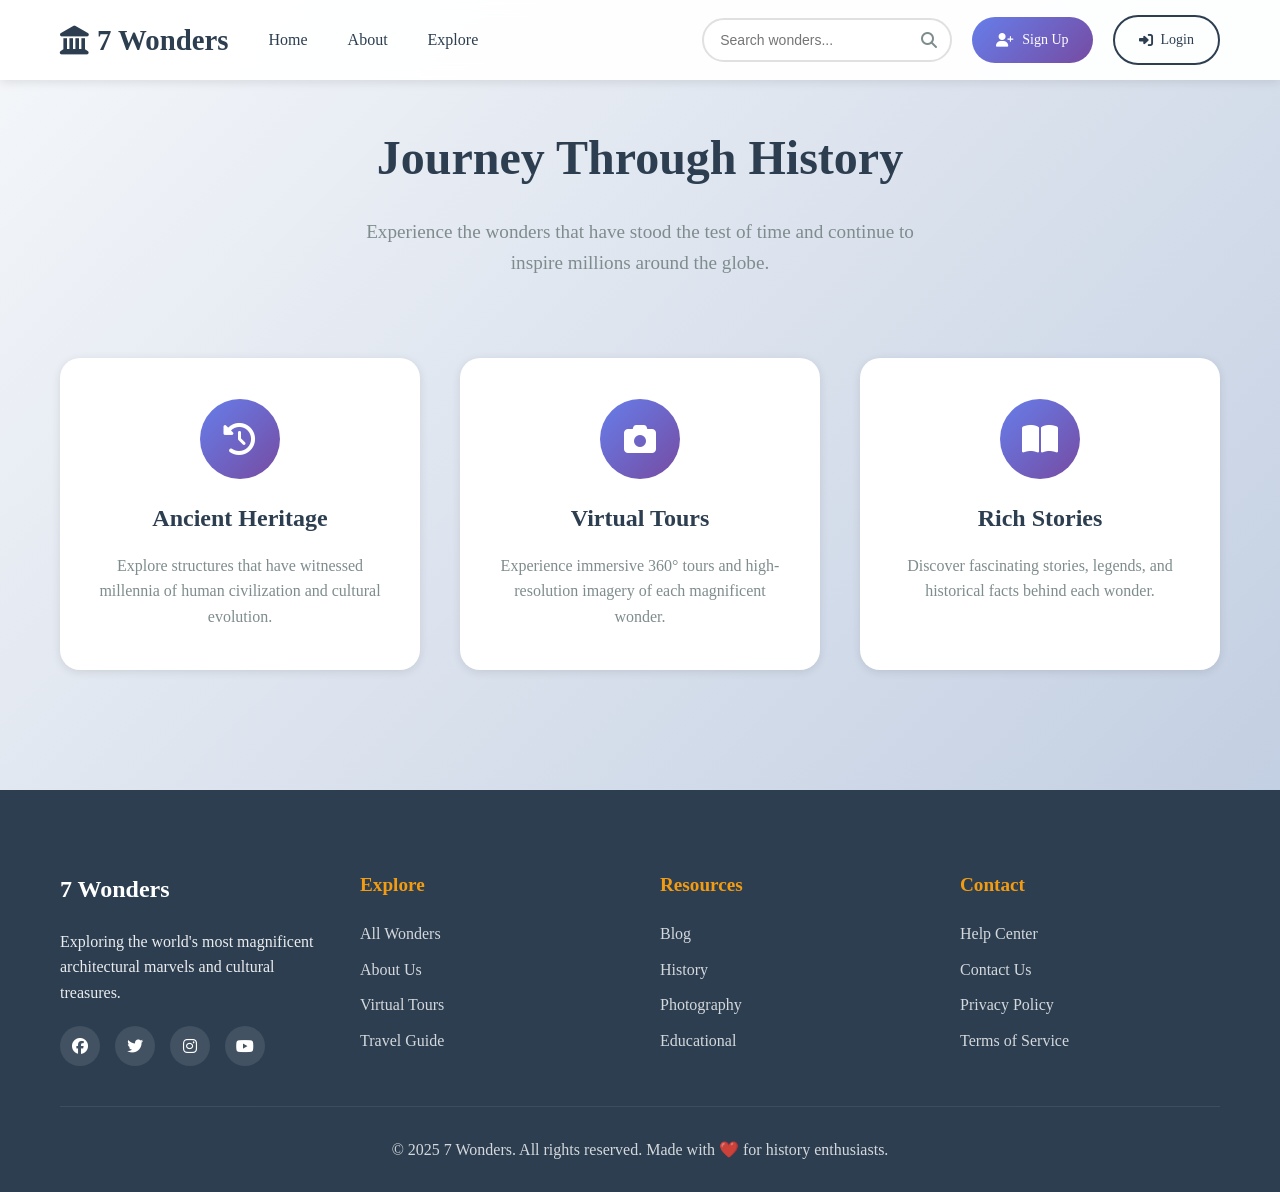
==== about.html @ 5598aee7 "addiing changes" ====
<!DOCTYPE html>
<html>
<head>
  <title>About - 7 Wonders</title>
  <meta name="viewport" content="width=device-width, initial-scale=1.0">
  <link rel="stylesheet" href="Style.css">
  <link href="https://cdnjs.cloudflare.com/ajax/libs/font-awesome/6.4.0/css/all.min.css" rel="stylesheet">
</head>
<body>
  <nav class="navbar">
    <div class="nav-container">
      <div class="nav-left">
        <a href="Index.html" class="nav-logo">
          <i class="fas fa-landmark"></i>
          7 Wonders
        </a>
        <a href="Index.html" class="nav-link">Home</a>
        <a href="about.html" class="nav-link">About</a>
        <a href="Index.html#wonders" class="nav-link">Explore</a>
      </div>
      <div class="nav-right">
        <div class="search-container">
          <input type="text" id="searchInput" placeholder="Search wonders..." class="search-input">
          <i class="fas fa-search search-icon"></i>
        </div>
        <a href="signup.html" class="signup-btn">
          <i class="fas fa-user-plus"></i>
          Sign Up
        </a>
        <a href="login.html" class="login-btn">
          <i class="fas fa-sign-in-alt"></i>
          Login
        </a>
      </div>
    </div>
  </nav>

  <!-- About Section -->
  <section id="about" class="about-section" style="padding-top: 120px;">
    <div class="container">
      <div class="section-header">
        <h2>Journey Through History</h2>
        <p>Experience the wonders that have stood the test of time and continue to inspire millions around the globe.</p>
      </div>
      <div class="features-grid">
        <div class="feature-card">
          <div class="feature-icon">
            <i class="fas fa-history"></i>
          </div>
          <h3>Ancient Heritage</h3>
          <p>Explore structures that have witnessed millennia of human civilization and cultural evolution.</p>
        </div>
        <div class="feature-card">
          <div class="feature-icon">
            <i class="fas fa-camera"></i>
          </div>
          <h3>Virtual Tours</h3>
          <p>Experience immersive 360° tours and high-resolution imagery of each magnificent wonder.</p>
        </div>
        <div class="feature-card">
          <div class="feature-icon">
            <i class="fas fa-book-open"></i>
          </div>
          <h3>Rich Stories</h3>
          <p>Discover fascinating stories, legends, and historical facts behind each wonder.</p>
        </div>
      </div>
    </div>
  </section>

  <!-- Footer -->
  <footer class="footer">
    <div class="container">
      <div class="footer-content">
        <div class="footer-section">
          <h3>7 Wonders</h3>
          <p>Exploring the world's most magnificent architectural marvels and cultural treasures.</p>
          <div class="social-links">
            <a href="#"><i class="fab fa-facebook"></i></a>
            <a href="#"><i class="fab fa-twitter"></i></a>
            <a href="#"><i class="fab fa-instagram"></i></a>
            <a href="#"><i class="fab fa-youtube"></i></a>
          </div>
        </div>
        <div class="footer-section">
          <h4>Explore</h4>
          <ul>
            <li><a href="Index.html#wonders">All Wonders</a></li>
            <li><a href="about.html">About Us</a></li>
            <li><a href="#">Virtual Tours</a></li>
            <li><a href="#">Travel Guide</a></li>
          </ul>
        </div>
        <div class="footer-section">
          <h4>Resources</h4>
          <ul>
            <li><a href="#">Blog</a></li>
            <li><a href="#">History</a></li>
            <li><a href="#">Photography</a></li>
            <li><a href="#">Educational</a></li>
          </ul>
        </div>
        <div class="footer-section">
          <h4>Contact</h4>
          <ul>
            <li><a href="#">Help Center</a></li>
            <li><a href="#">Contact Us</a></li>
            <li><a href="#">Privacy Policy</a></li>
            <li><a href="#">Terms of Service</a></li>
          </ul>
        </div>
      </div>
      <div class="footer-bottom">
        <p>&copy; 2025 7 Wonders. All rights reserved. Made with ❤️ for history enthusiasts.</p>
      </div>
    </div>
  </footer>

  <script src="script.js"></script>
</body>
</html>
---- Style.css ----
/* Modern Professional CSS for 7 Wonders */

/* Reset and base styles */
* {
  margin: 0;
  padding: 0;
  box-sizing: border-box;
}

:root {
  --primary-color: #2c3e50;
  --secondary-color: #e74c3c;
  --accent-color: #f39c12;
  --text-dark: #2c3e50;
  --text-light: #7f8c8d;
  --bg-light: #ecf0f1;
  --white: #ffffff;
  --shadow-light: 0 2px 10px rgba(0,0,0,0.1);
  --shadow-medium: 0 8px 30px rgba(0,0,0,0.12);
  --shadow-heavy: 0 15px 50px rgba(0,0,0,0.15);
  --gradient-primary: linear-gradient(135deg, #667eea 0%, #764ba2 100%);
  --gradient-secondary: linear-gradient(135deg, #f093fb 0%, #f5576c 100%);
}

html {
  scroll-behavior: smooth;
}

body {
  font-family: 'Times New Roman', Times, serif;
  line-height: 1.6;
  color: var(--text-dark);
  background-color: var(--white);
  overflow-x: hidden;
}

.container {
  max-width: 1200px;
  margin: 0 auto;
  padding: 0 20px;
}

/* Loading Screen */
.loading-screen {
  position: fixed;
  top: 0;
  left: 0;
  width: 100%;
  height: 100%;
  background: linear-gradient(135deg, #667eea 0%, #764ba2 100%);
  display: flex;
  justify-content: center;
  align-items: center;
  z-index: 9999;
  transition: opacity 0.5s ease-out;
}

.loading-screen.fade-out {
  opacity: 0;
  pointer-events: none;
}

.loading-spinner {
  text-align: center;
  color: white;
}

.spinner {
  width: 50px;
  height: 50px;
  border: 4px solid rgba(255,255,255,0.3);
  border-top: 4px solid white;
  border-radius: 50%;
  animation: spin 1s linear infinite;
  margin: 0 auto 20px;
}

@keyframes spin {
  0% { transform: rotate(0deg); }
  100% { transform: rotate(360deg); }
}

/* Navigation */
.navbar {
  background: rgba(255, 255, 255, 0.95);
  backdrop-filter: blur(10px);
  padding: 0;
  position: fixed;
  top: 0;
  width: 100%;
  z-index: 1000;
  transition: all 0.3s ease;
  box-shadow: var(--shadow-light);
}

.navbar.scrolled {
  background: rgba(255, 255, 255, 0.98);
  box-shadow: var(--shadow-medium);
}

.nav-container {
  max-width: 1200px;
  margin: 0 auto;
  padding: 0 20px;
  display: flex;
  justify-content: space-between;
  align-items: center;
  height: 80px;
}

.nav-left {
  display: flex;
  align-items: center;
  gap: 40px;
}

.nav-logo {
  font-family: 'Times New Roman', Times, serif;
  font-size: 1.8rem;
  font-weight: 700;
  color: var(--primary-color);
  text-decoration: none;
  display: flex;
  align-items: center;
  gap: 8px;
  transition: color 0.3s ease;
}

.nav-logo:hover {
  color: var(--secondary-color);
}

.nav-link {
  color: var(--text-dark);
  text-decoration: none;
  font-weight: 500;
  font-size: 1rem;
  transition: all 0.3s ease;
  position: relative;
}

.nav-link:hover {
  color: var(--secondary-color);
}

.nav-link::after {
  content: '';
  position: absolute;
  width: 0;
  height: 2px;
  bottom: -5px;
  left: 0;
  background: var(--secondary-color);
  transition: width 0.3s ease;
}

.nav-link:hover::after {
  width: 100%;
}

.nav-right {
  display: flex;
  align-items: center;
  gap: 20px;
}

.search-container {
  position: relative;
}

.search-input {
  padding: 12px 40px 12px 16px;
  border: 2px solid #e0e0e0;
  border-radius: 25px;
  font-size: 14px;
  width: 250px;
  transition: all 0.3s ease;
  background: rgba(255,255,255,0.9);
}

.search-input:focus {
  outline: none;
  border-color: var(--secondary-color);
  box-shadow: 0 0 0 3px rgba(231, 76, 60, 0.1);
}

.search-icon {
  position: absolute;
  right: 15px;
  top: 50%;
  transform: translateY(-50%);
  color: var(--text-light);
}

.signup-btn, .login-btn {
  padding: 12px 24px;
  border-radius: 25px;
  text-decoration: none;
  font-weight: 500;
  font-size: 14px;
  display: flex;
  align-items: center;
  gap: 8px;
  transition: all 0.3s ease;
}

.signup-btn {
  background: var(--gradient-primary);
  color: white;
}

.login-btn {
  background: transparent;
  color: var(--primary-color);
  border: 2px solid var(--primary-color);
}

.signup-btn:hover {
  transform: translateY(-2px);
  box-shadow: var(--shadow-medium);
}

.login-btn:hover {
  background: var(--primary-color);
  color: white;
}
/* Hero Section */
.hero-section {
  position: relative;
  height: 100vh;
  display: flex;
  align-items: center;
  justify-content: center;
  overflow: hidden;
  color: white;
  padding-top: 120px;
}

.hero-background {
  position: absolute;
  top: 0;
  left: 0;
  width: 100%;
  height: 100%;
  z-index: -2;
}

.hero-bg-image {
  width: 100%;
  height: 100%;
  object-fit: cover;
}

.hero-video {
  width: 100%;
  height: 100%;
  object-fit: cover;
}

.hero-overlay {
  position: absolute;
  top: 0;
  left: 0;
  width: 100%;
  height: 100%;
  background: linear-gradient(135deg, rgba(44, 62, 80, 0.8) 0%, rgba(52, 73, 94, 0.6) 100%);
  z-index: -1;
}

.hero-container {
  max-width: 1200px;
  margin: 0 auto;
  padding: 0 20px;
  text-align: center;
  z-index: 1;
}

.hero-content {
  max-width: 800px;
  margin: 0 auto;
}

.hero-title {
  font-family: 'Times New Roman', Times, serif;
  font-size: 4.5rem;
  font-weight: 700;
  margin-bottom: 1.5rem;
  line-height: 1.2;
  opacity: 0;
  animation: fadeInUp 1s ease-out 0.5s forwards;
}

.highlight {
  color: var(--accent-color);
  position: relative;
}

.hero-description {
  font-size: 1.3rem;
  margin-bottom: 3rem;
  line-height: 1.6;
  opacity: 0;
  animation: fadeInUp 1s ease-out 0.7s forwards;
}

.hero-actions {
  display: flex;
  justify-content: center;
  gap: 20px;
  margin-bottom: 4rem;
  opacity: 0;
  animation: fadeInUp 1s ease-out 0.9s forwards;
}

.cta-button {
  padding: 16px 32px;
  border-radius: 50px;
  text-decoration: none;
  font-weight: 600;
  font-size: 1.1rem;
  display: flex;
  align-items: center;
  gap: 10px;
  transition: all 0.3s ease;
  border: 2px solid transparent;
}

.cta-button.primary {
  background: var(--gradient-primary);
  color: white;
}

.cta-button.secondary {
  background: transparent;
  color: white;
  border-color: white;
}

.cta-button:hover {
  transform: translateY(-3px);
  box-shadow: var(--shadow-heavy);
}

.hero-stats {
  display: flex;
  justify-content: center;
  gap: 60px;
  opacity: 0;
  animation: fadeInUp 1s ease-out 1.1s forwards;
}

.stat {
  text-align: center;
}

.stat-number {
  display: block;
  font-size: 2.5rem;
  font-weight: 700;
  color: var(--accent-color);
  font-family: 'Times New Roman', Times, serif;
}

.stat-label {
  font-size: 1rem;
  color: rgba(255,255,255,0.8);
}

.scroll-indicator {
  position: absolute;
  bottom: 30px;
  left: 50%;
  transform: translateX(-50%);
  opacity: 0;
  animation: fadeInUp 1s ease-out 1.3s forwards;
}

.scroll-arrow {
  animation: bounce 2s infinite;
}

@keyframes fadeInUp {
  from {
    opacity: 0;
    transform: translateY(30px);
  }
  to {
    opacity: 1;
    transform: translateY(0);
  }
}

@keyframes bounce {
  0%, 20%, 50%, 80%, 100% {
    transform: translateY(0);
  }
  40% {
    transform: translateY(-10px);
  }
  60% {
    transform: translateY(-5px);
  }
}

/* About Section */
.about-section {
  padding: 120px 0;
  background: linear-gradient(135deg, #f5f7fa 0%, #c3cfe2 100%);
}

.section-header {
  text-align: center;
  margin-bottom: 80px;
}

.section-header h2 {
  font-family: 'Times New Roman', Times, serif;
  font-size: 3rem;
  color: var(--primary-color);
  margin-bottom: 20px;
}

.section-header p {
  font-size: 1.2rem;
  color: var(--text-light);
  max-width: 600px;
  margin: 0 auto;
}

.features-grid {
  display: grid;
  grid-template-columns: repeat(auto-fit, minmax(300px, 1fr));
  gap: 40px;
}

.feature-card {
  background: white;
  padding: 40px 30px;
  border-radius: 20px;
  text-align: center;
  box-shadow: var(--shadow-light);
  transition: all 0.3s ease;
  border: 1px solid rgba(255,255,255,0.2);
}

.feature-card:hover {
  transform: translateY(-10px);
  box-shadow: var(--shadow-heavy);
}

.feature-icon {
  width: 80px;
  height: 80px;
  background: var(--gradient-primary);
  border-radius: 50%;
  display: flex;
  align-items: center;
  justify-content: center;
  margin: 0 auto 20px;
  font-size: 2rem;
  color: white;
}

.feature-card h3 {
  font-size: 1.5rem;
  margin-bottom: 15px;
  color: var(--primary-color);
}

.feature-card p {
  color: var(--text-light);
  line-height: 1.6;
}

/* Wonders Section */
.wonders-section {
  padding: 120px 0;
  background: white;
}

.wonders-grid {
  display: grid;
  grid-template-columns: repeat(auto-fit, minmax(350px, 1fr));
  gap: 30px;
  margin-top: 60px;
}

.wonder-card {
  position: relative;
  border-radius: 20px;
  overflow: hidden;
  box-shadow: var(--shadow-light);
  transition: all 0.5s ease;
  cursor: pointer;
  height: 400px;
}

.wonder-card:hover {
  transform: translateY(-10px) scale(1.02);
  box-shadow: var(--shadow-heavy);
}

.wonder-image {
  position: relative;
  width: 100%;
  height: 100%;
  overflow: hidden;
  background: #f0f0f0;
}

.wonder-image img {
  width: 100%;
  height: 100%;
  object-fit: cover;
  transition: transform 0.5s ease;
  display: block;
  background: #e0e0e0;
}

.wonder-image img:not([src]), .wonder-image img[src=""] {
  display: none;
}

.wonder-image::before {
  content: "";
  position: absolute;
  top: 50%;
  left: 50%;
  transform: translate(-50%, -50%);
  font-size: 3rem;
  color: #ccc;
  z-index: 1;
}

.wonder-card:hover .wonder-image img {
  transform: scale(1.1);
}

.wonder-overlay {
  position: absolute;
  top: 0;
  left: 0;
  right: 0;
  bottom: 0;
  background: linear-gradient(to bottom, transparent 0%, rgba(0,0,0,0.1) 40%, rgba(0,0,0,0.7) 100%);
  color: white;
  display: flex;
  flex-direction: column;
  justify-content: flex-end;
  padding: 30px;
  opacity: 0.3;
  transition: opacity 0.3s ease;
}

.wonder-card:hover .wonder-overlay {
  opacity: 1;
}

.wonder-info h3 {
  font-family: 'Times New Roman', Times, serif;
  font-size: 1.8rem;
  margin-bottom: 8px;
}

.wonder-location {
  font-size: 0.9rem;
  margin-bottom: 12px;
  opacity: 0.9;
}

.wonder-description {
  font-size: 0.95rem;
  line-height: 1.4;
  margin-bottom: 15px;
  opacity: 0.9;
}

.wonder-stats {
  display: flex;
  gap: 20px;
  font-size: 0.85rem;
}

.wonder-stats span {
  display: flex;
  align-items: center;
  gap: 5px;
}

.wonder-link {
  position: absolute;
  top: 20px;
  right: 20px;
  background: rgba(255,255,255,0.9);
  color: var(--primary-color);
  padding: 10px 20px;
  border-radius: 25px;
  text-decoration: none;
  font-weight: 600;
  font-size: 0.9rem;
  opacity: 0;
  transform: translateY(-10px);
  transition: all 0.3s ease;
}

.wonder-card:hover .wonder-link {
  opacity: 1;
  transform: translateY(0);
}

.wonder-link:hover {
  background: white;
  transform: scale(1.05);
}

/* Footer */
.footer {
  background: var(--primary-color);
  color: white;
  padding: 80px 0 30px;
}

.footer-content {
  display: grid;
  grid-template-columns: repeat(auto-fit, minmax(250px, 1fr));
  gap: 40px;
  margin-bottom: 40px;
}

.footer-section h3 {
  font-family: 'Times New Roman', Times, serif;
  font-size: 1.5rem;
  margin-bottom: 20px;
}

.footer-section h4 {
  font-size: 1.2rem;
  margin-bottom: 20px;
  color: var(--accent-color);
}

.footer-section p {
  line-height: 1.6;
  opacity: 0.9;
  margin-bottom: 20px;
}

.social-links {
  display: flex;
  gap: 15px;
}

.social-links a {
  width: 40px;
  height: 40px;
  background: rgba(255,255,255,0.1);
  border-radius: 50%;
  display: flex;
  align-items: center;
  justify-content: center;
  color: white;
  text-decoration: none;
  transition: all 0.3s ease;
}

.social-links a:hover {
  background: var(--accent-color);
  transform: translateY(-3px);
}

.footer-section ul {
  list-style: none;
}

.footer-section ul li {
  margin-bottom: 10px;
}

.footer-section ul li a {
  color: rgba(255,255,255,0.8);
  text-decoration: none;
  transition: color 0.3s ease;
}

.footer-section ul li a:hover {
  color: var(--accent-color);
}

.footer-bottom {
  text-align: center;
  padding-top: 30px;
  border-top: 1px solid rgba(255,255,255,0.1);
  opacity: 0.8;
}

/* Modal */
.modal {
  display: none;
  position: fixed;
  z-index: 2000;
  left: 0;
  top: 0;
  width: 100%;
  height: 100%;
  background-color: rgba(0,0,0,0.8);
  backdrop-filter: blur(5px);
}

.modal-content {
  background-color: white;
  margin: 5% auto;
  padding: 40px;
  border-radius: 20px;
  width: 90%;
  max-width: 800px;
  position: relative;
  animation: modalSlideIn 0.3s ease-out;
}

@keyframes modalSlideIn {
  from {
    transform: translateY(-50px);
    opacity: 0;
  }
  to {
    transform: translateY(0);
    opacity: 1;
  }
}

.close {
  color: #aaa;
  float: right;
  font-size: 28px;
  font-weight: bold;
  cursor: pointer;
  position: absolute;
  right: 20px;
  top: 20px;
}

.close:hover {
  color: var(--secondary-color);
}

/* Responsive Design */
@media (max-width: 768px) {
  .nav-container {
    height: 70px;
    padding: 0 15px;
  }
  
  .nav-left {
    gap: 20px;
  }
  
  .nav-right {
    gap: 15px;
  }
  
  .search-input {
    width: 180px;
  }
  
  .hero-title {
    font-size: 2.5rem;
  }
  
  .hero-description {
    font-size: 1.1rem;
  }
  
  .hero-actions {
    flex-direction: column;
    align-items: center;
  }
  
  .hero-stats {
    gap: 30px;
  }
  
  .features-grid {
    grid-template-columns: 1fr;
  }
  
  .wonders-grid {
    grid-template-columns: 1fr;
  }
  
  .footer-content {
    grid-template-columns: 1fr;
    text-align: center;
  }
  
  .section-header h2 {
    font-size: 2rem;
  }
}

/* Resources Section */
.resources-section {
  padding: 100px 0;
  background: linear-gradient(135deg, #f5f7fa 0%, #c3cfe2 100%);
  position: relative;
}

.resources-section::before {
  content: '';
  position: absolute;
  top: 0;
  left: 0;
  width: 100%;
  height: 100%;
  background-image: url('https://www.transparenttextures.com/patterns/leaves.png');
  opacity: 0.1;
  pointer-events: none;
}

.resources-grid {
  display: grid;
  grid-template-columns: repeat(auto-fit, minmax(300px, 1fr));
  gap: 30px;
  margin-top: 60px;
}

.resource-card {
  background: white;
  padding: 30px;
  border-radius: 15px;
  box-shadow: var(--shadow-light);
  transition: all 0.3s ease;
  border-left: 4px solid var(--secondary-color);
}

.resource-card:hover {
  transform: translateY(-5px);
  box-shadow: var(--shadow-heavy);
}

.resource-card h3 {
  font-family: 'Times New Roman', Times, serif;
  font-size: 1.3rem;
  margin-bottom: 20px;
  color: var(--primary-color);
  display: flex;
  align-items: center;
  gap: 10px;
}

.resource-links {
  display: flex;
  flex-direction: column;
  gap: 12px;
}

.resource-links a {
  color: var(--text-dark);
  text-decoration: none;
  padding: 12px 15px;
  background: var(--bg-light);
  border-radius: 8px;
  transition: all 0.3s ease;
  display: flex;
  align-items: center;
  gap: 10px;
  font-family: 'Times New Roman', Times, serif;
}

.resource-links a:hover {
  background: var(--secondary-color);
  color: white;
  transform: translateX(5px);
}

/* Simple Vine and Leaf Decorations */
.hero-section::after {
  content: '';
  position: absolute;
  bottom: 20px;
  right: 30px;
  width: 80px;
  height: 80px;
  background: url('https://www.pngarts.com/files/3/Green-Vine-PNG-High-Quality-Image.png') no-repeat;
  background-size: contain;
  opacity: 0.2;
}

.wonders-section::before {
  content: '';
  position: absolute;
  top: 30px;
  left: 30px;
  width: 100px;
  height: 60px;
  background: url('https://www.pngarts.com/files/3/Leaf-PNG-Transparent-Image.png') no-repeat;
  background-size: contain;
  opacity: 0.15;
}

.footer::before {
  content: '';
  position: absolute;
  top: 20px;
  right: 50px;
  width: 120px;
  height: 80px;
  background: url('https://www.pngarts.com/files/3/Green-Vine-PNG-High-Quality-Image.png') no-repeat;
  background-size: contain;
  opacity: 0.1;
  transform: rotate(180deg);
}
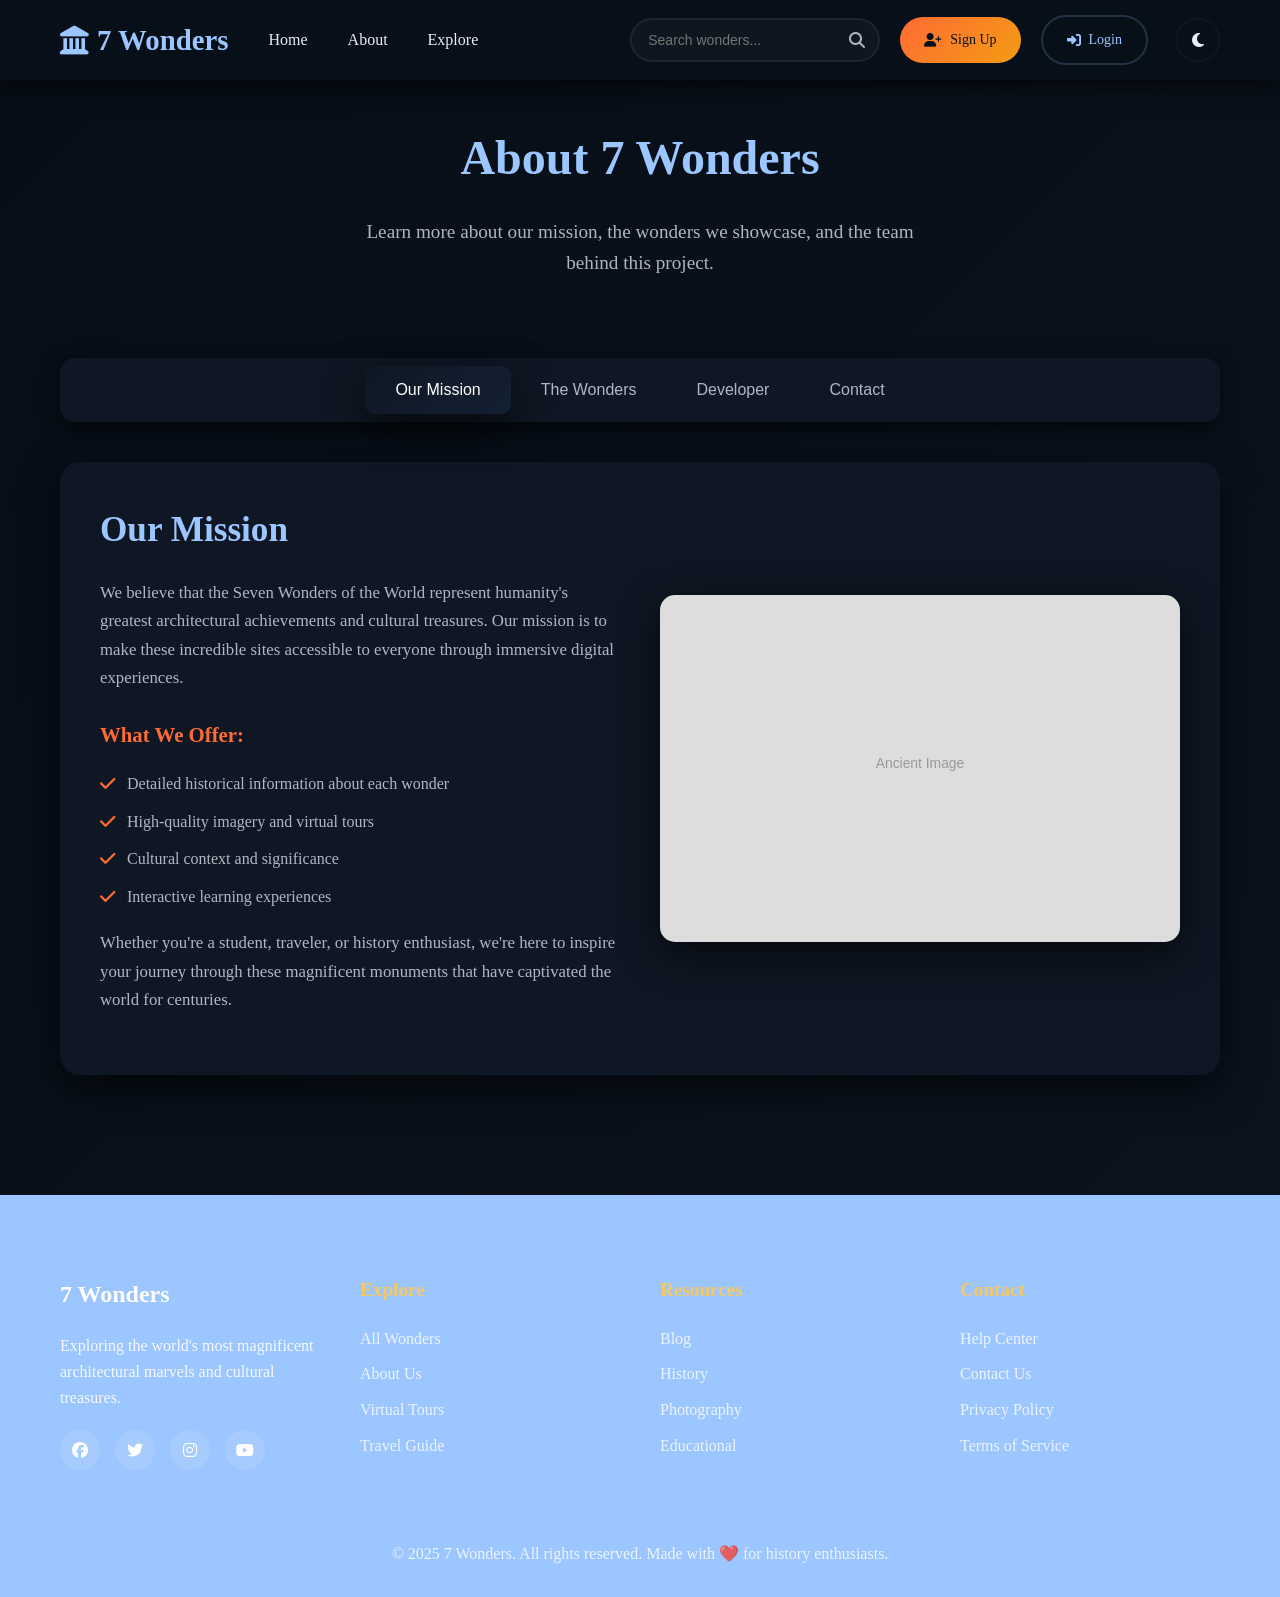
==== commit f61e206a: "add file" ====
--- a/about.html
+++ b/about.html
@@ -39,30 +39,227 @@
   <section id="about" class="about-section" style="padding-top: 120px;">
     <div class="container">
       <div class="section-header">
-        <h2>Journey Through History</h2>
-        <p>Experience the wonders that have stood the test of time and continue to inspire millions around the globe.</p>
-      </div>
-      <div class="features-grid">
-        <div class="feature-card">
-          <div class="feature-icon">
-            <i class="fas fa-history"></i>
-          </div>
-          <h3>Ancient Heritage</h3>
-          <p>Explore structures that have witnessed millennia of human civilization and cultural evolution.</p>
-        </div>
-        <div class="feature-card">
-          <div class="feature-icon">
-            <i class="fas fa-camera"></i>
-          </div>
-          <h3>Virtual Tours</h3>
-          <p>Experience immersive 360° tours and high-resolution imagery of each magnificent wonder.</p>
-        </div>
-        <div class="feature-card">
-          <div class="feature-icon">
-            <i class="fas fa-book-open"></i>
-          </div>
-          <h3>Rich Stories</h3>
-          <p>Discover fascinating stories, legends, and historical facts behind each wonder.</p>
+        <h2>About 7 Wonders</h2>
+        <p>Learn more about our mission, the wonders we showcase, and the team behind this project.</p>
+      </div>
+      
+      <!-- Tabs Navigation -->
+      <div class="tabs-container">
+        <div class="tabs-nav">
+          <button class="tab-btn active" onclick="openTab(event, 'our-mission')">Our Mission</button>
+          <button class="tab-btn" onclick="openTab(event, 'the-wonders')">The Wonders</button>
+          <button class="tab-btn" onclick="openTab(event, 'developer-info')">Developer</button>
+          <button class="tab-btn" onclick="openTab(event, 'contact-us')">Contact</button>
+        </div>
+
+        <!-- Tab Content -->
+        <div id="our-mission" class="tab-content active">
+          <div class="tab-grid">
+            <div class="tab-text">
+              <h3>Our Mission</h3>
+              <p>We believe that the Seven Wonders of the World represent humanity's greatest architectural achievements and cultural treasures. Our mission is to make these incredible sites accessible to everyone through immersive digital experiences.</p>
+              
+              <h4>What We Offer:</h4>
+              <ul>
+                <li><i class="fas fa-check"></i> Detailed historical information about each wonder</li>
+                <li><i class="fas fa-check"></i> High-quality imagery and virtual tours</li>
+                <li><i class="fas fa-check"></i> Cultural context and significance</li>
+                <li><i class="fas fa-check"></i> Interactive learning experiences</li>
+              </ul>
+              
+              <p>Whether you're a student, traveler, or history enthusiast, we're here to inspire your journey through these magnificent monuments that have captivated the world for centuries.</p>
+            </div>
+            <div class="tab-image">
+              <img src="https://images.unsplash.com/photo-1539650116574-75c0c6d73c6e?ixlib=rb-4.0.3&auto=format&fit=crop&w=800&q=80" alt="Ancient Architecture" onerror="this.src='[data-uri]'">
+            </div>
+          </div>
+        </div>
+
+        <div id="the-wonders" class="tab-content">
+          <div class="wonders-overview">
+            <h3>The Seven Wonders of the World</h3>
+            <p>These magnificent structures were chosen through a global poll and represent the pinnacle of human architectural achievement.</p>
+            
+            <div class="wonders-list">
+              <div class="wonder-item">
+                <i class="fas fa-mountain"></i>
+                <div>
+                  <h4>Great Wall of China</h4>
+                  <p>An ancient fortification system stretching over 13,000 miles across northern China.</p>
+                </div>
+              </div>
+              <div class="wonder-item">
+                <i class="fas fa-cross"></i>
+                <div>
+                  <h4>Christ the Redeemer</h4>
+                  <p>A monumental statue of Jesus Christ overlooking Rio de Janeiro, Brazil.</p>
+                </div>
+              </div>
+              <div class="wonder-item">
+                <i class="fas fa-mountain"></i>
+                <div>
+                  <h4>Machu Picchu</h4>
+                  <p>An ancient Incan city set high in the Andes Mountains of Peru.</p>
+                </div>
+              </div>
+              <div class="wonder-item">
+                <i class="fas fa-step-forward"></i>
+                <div>
+                  <h4>Chichen Itza</h4>
+                  <p>A large pre-Columbian archaeological site built by the Maya civilization in Mexico.</p>
+                </div>
+              </div>
+              <div class="wonder-item">
+                <i class="fas fa-building"></i>
+                <div>
+                  <h4>Roman Colosseum</h4>
+                  <p>An ancient amphitheatre in Rome, Italy, known for gladiatorial contests.</p>
+                </div>
+              </div>
+              <div class="wonder-item">
+                <i class="fas fa-mosque"></i>
+                <div>
+                  <h4>Taj Mahal</h4>
+                  <p>An ivory-white marble mausoleum in Agra, India, built as a tomb of love.</p>
+                </div>
+              </div>
+              <div class="wonder-item">
+                <i class="fas fa-university"></i>
+                <div>
+                  <h4>Petra</h4>
+                  <p>An ancient city carved into rose-red cliffs in southern Jordan.</p>
+                </div>
+              </div>
+            </div>
+          </div>
+        </div>
+
+        <div id="developer-info" class="tab-content">
+          <div class="developer-section">
+            <div class="developer-header">
+              <div class="developer-avatar">
+                <i class="fas fa-user-circle"></i>
+              </div>
+              <div class="developer-intro">
+                <h3>Meet the Developer</h3>
+                <p class="developer-name">Your Name Here</p>
+                <p class="developer-title">Web Developer & History Enthusiast</p>
+              </div>
+            </div>
+            
+            <div class="developer-content">
+              <div class="developer-bio">
+                <h4>About Me</h4>
+                <p>Hello! I'm passionate about combining technology with history to create engaging digital experiences. This 7 Wonders project represents my love for both web development and the incredible achievements of human civilization.</p>
+                
+                <h4>My Journey</h4>
+                <p>As a web developer with a deep appreciation for history and architecture, I created this website to share the beauty and significance of the Seven Wonders with fellow enthusiasts around the world.</p>
+              </div>
+              
+              <div class="developer-skills">
+                <h4>Technical Skills</h4>
+                <div class="skills-grid">
+                  <div class="skill-item">
+                    <i class="fab fa-html5"></i>
+                    <span>HTML5</span>
+                  </div>
+                  <div class="skill-item">
+                    <i class="fab fa-css3-alt"></i>
+                    <span>CSS3</span>
+                  </div>
+                  <div class="skill-item">
+                    <i class="fab fa-js-square"></i>
+                    <span>JavaScript</span>
+                  </div>
+                  <div class="skill-item">
+                    <i class="fas fa-mobile-alt"></i>
+                    <span>Responsive Design</span>
+                  </div>
+                </div>
+              </div>
+              
+              <div class="developer-contact">
+                <h4>Connect With Me</h4>
+                <div class="contact-links">
+                  <a href="mailto:your.email@example.com" class="contact-link">
+                    <i class="fas fa-envelope"></i>
+                    Email Me
+                  </a>
+                  <a href="#" class="contact-link">
+                    <i class="fab fa-linkedin"></i>
+                    LinkedIn
+                  </a>
+                  <a href="#" class="contact-link">
+                    <i class="fab fa-github"></i>
+                    GitHub
+                  </a>
+                </div>
+              </div>
+            </div>
+          </div>
+        </div>
+
+        <div id="contact-us" class="tab-content">
+          <div class="contact-section">
+            <h3>Get in Touch</h3>
+            <p>Have questions, suggestions, or just want to share your thoughts about the Seven Wonders? We'd love to hear from you!</p>
+            
+            <div class="contact-grid">
+              <div class="contact-info">
+                <div class="contact-item">
+                  <i class="fas fa-envelope"></i>
+                  <div>
+                    <h4>Email</h4>
+                    <p>your.email@example.com</p>
+                  </div>
+                </div>
+                <div class="contact-item">
+                  <i class="fas fa-clock"></i>
+                  <div>
+                    <h4>Response Time</h4>
+                    <p>Usually within 24 hours</p>
+                  </div>
+                </div>
+                <div class="contact-item">
+                  <i class="fas fa-heart"></i>
+                  <div>
+                    <h4>Purpose</h4>
+                    <p>Educational & Cultural Appreciation</p>
+                  </div>
+                </div>
+              </div>
+              
+              <div class="contact-form">
+                <form>
+                  <div class="form-group">
+                    <label for="name">Your Name</label>
+                    <input type="text" id="name" name="name" required>
+                  </div>
+                  <div class="form-group">
+                    <label for="email">Your Email</label>
+                    <input type="email" id="email" name="email" required>
+                  </div>
+                  <div class="form-group">
+                    <label for="subject">Subject</label>
+                    <select id="subject" name="subject">
+                      <option value="general">General Inquiry</option>
+                      <option value="feedback">Feedback</option>
+                      <option value="collaboration">Collaboration</option>
+                      <option value="technical">Technical Issue</option>
+                    </select>
+                  </div>
+                  <div class="form-group">
+                    <label for="message">Message</label>
+                    <textarea id="message" name="message" rows="5" required placeholder="Tell us about your thoughts on the Seven Wonders..."></textarea>
+                  </div>
+                  <button type="submit" class="submit-btn">
+                    <i class="fas fa-paper-plane"></i>
+                    Send Message
+                  </button>
+                </form>
+              </div>
+            </div>
+          </div>
         </div>
       </div>
     </div>
@@ -117,5 +314,27 @@
   </footer>
 
   <script src="script.js"></script>
+  <script>
+    // Tab functionality
+    function openTab(evt, tabName) {
+      var i, tabcontent, tablinks;
+      
+      // Hide all tab content
+      tabcontent = document.getElementsByClassName("tab-content");
+      for (i = 0; i < tabcontent.length; i++) {
+        tabcontent[i].classList.remove("active");
+      }
+      
+      // Remove active class from all tab buttons
+      tablinks = document.getElementsByClassName("tab-btn");
+      for (i = 0; i < tablinks.length; i++) {
+        tablinks[i].classList.remove("active");
+      }
+      
+      // Show the selected tab content and mark button as active
+      document.getElementById(tabName).classList.add("active");
+      evt.currentTarget.classList.add("active");
+    }
+  </script>
 </body>
 </html>
--- a/Style.css
+++ b/Style.css
@@ -5,21 +5,35 @@
   margin: 0;
   padding: 0;
   box-sizing: border-box;
+  /* Improve rendering performance */
+  -webkit-tap-highlight-color: transparent;
+}
+
+/* Performance optimizations for images */
+img {
+  max-width: 100%;
+  height: auto;
+  display: block;
+  /* Prevent layout shifts */
+  background-color: #0b1220;
 }
 
 :root {
-  --primary-color: #2c3e50;
-  --secondary-color: #e74c3c;
-  --accent-color: #f39c12;
-  --text-dark: #2c3e50;
-  --text-light: #7f8c8d;
-  --bg-light: #ecf0f1;
-  --white: #ffffff;
-  --shadow-light: 0 2px 10px rgba(0,0,0,0.1);
-  --shadow-medium: 0 8px 30px rgba(0,0,0,0.12);
-  --shadow-heavy: 0 15px 50px rgba(0,0,0,0.15);
-  --gradient-primary: linear-gradient(135deg, #667eea 0%, #764ba2 100%);
-  --gradient-secondary: linear-gradient(135deg, #f093fb 0%, #f5576c 100%);
+  /* Dark theme variables */
+  --bg: #08101a; /* main page background */
+  --surface: #0f1724; /* cards, panels */
+  --primary-color: #9cc6ff; /* logo / accents */
+  --secondary-color: #ff6b35; /* warm accent */
+  --accent-color: #f6c85f; /* highlight */
+  --text-dark: #e6eef8; /* main text (light on dark) */
+  --text-light: rgba(230,238,248,0.75); /* secondary text */
+  --bg-light: #0b1220; /* kept for compatibility */
+  --white: #08101a; /* used where original CSS expected white (now dark) */
+  --shadow-light: 0 6px 20px rgba(0,0,0,0.6);
+  --shadow-medium: 0 12px 40px rgba(0,0,0,0.65);
+  --shadow-heavy: 0 20px 60px rgba(0,0,0,0.7);
+  --gradient-primary: linear-gradient(135deg, #0f1724 0%, #132033 100%);
+  --gradient-secondary: linear-gradient(135deg, #ff6b35 0%, #f39c12 100%);
 }
 
 html {
@@ -30,8 +44,11 @@
   font-family: 'Times New Roman', Times, serif;
   line-height: 1.6;
   color: var(--text-dark);
-  background-color: var(--white);
+  background-color: var(--bg);
   overflow-x: hidden;
+  -webkit-font-smoothing: antialiased;
+  -moz-osx-font-smoothing: grayscale;
+  text-rendering: optimizeSpeed;
 }
 
 .container {
@@ -47,7 +64,7 @@
   left: 0;
   width: 100%;
   height: 100%;
-  background: linear-gradient(135deg, #667eea 0%, #764ba2 100%);
+  background: linear-gradient(135deg, #071025 0%, #0a1630 100%);
   display: flex;
   justify-content: center;
   align-items: center;
@@ -82,8 +99,7 @@
 
 /* Navigation */
 .navbar {
-  background: rgba(255, 255, 255, 0.95);
-  backdrop-filter: blur(10px);
+  background: rgba(8,16,26,0.85);
   padding: 0;
   position: fixed;
   top: 0;
@@ -94,7 +110,7 @@
 }
 
 .navbar.scrolled {
-  background: rgba(255, 255, 255, 0.98);
+  background: rgba(14,24,38,0.95);
   box-shadow: var(--shadow-medium);
 }
 
@@ -170,12 +186,13 @@
 
 .search-input {
   padding: 12px 40px 12px 16px;
-  border: 2px solid #e0e0e0;
+  border: 2px solid rgba(255,255,255,0.06);
   border-radius: 25px;
   font-size: 14px;
   width: 250px;
   transition: all 0.3s ease;
-  background: rgba(255,255,255,0.9);
+  background: rgba(255,255,255,0.03);
+  color: var(--text-dark);
 }
 
 .search-input:focus {
@@ -205,14 +222,14 @@
 }
 
 .signup-btn {
-  background: var(--gradient-primary);
-  color: white;
+  background: var(--gradient-secondary);
+  color: var(--white);
 }
 
 .login-btn {
   background: transparent;
   color: var(--primary-color);
-  border: 2px solid var(--primary-color);
+  border: 2px solid rgba(156,198,255,0.18);
 }
 
 .signup-btn:hover {
@@ -251,20 +268,149 @@
   object-fit: cover;
 }
 
+/* Ensure no blur is applied to the hero background image */
+.hero-background,
+.hero-bg-image {
+  filter: none !important;
+  -webkit-filter: none !important;
+  backdrop-filter: none !important;
+  -webkit-backdrop-filter: none !important;
+}
+
 .hero-video {
   width: 100%;
   height: 100%;
   object-fit: cover;
 }
 
-.hero-overlay {
-  position: absolute;
-  top: 0;
-  left: 0;
-  width: 100%;
-  height: 100%;
-  background: linear-gradient(135deg, rgba(44, 62, 80, 0.8) 0%, rgba(52, 73, 94, 0.6) 100%);
-  z-index: -1;
+/* hero-overlay removed per user request */
+
+/* Light theme overrides: applied when body has .light-theme */
+body.light-theme {
+  --bg: #ffffff;
+  --surface: #ffffff;
+  --primary-color: #2c3e50;
+  --secondary-color: #e74c3c;
+  --accent-color: #f39c12;
+  --text-dark: #2c3e50;
+  --text-light: #7f8c8d;
+  --bg-light: #ecf0f1;
+  --white: #ffffff;
+  --shadow-light: 0 2px 10px rgba(0,0,0,0.06);
+  --shadow-medium: 0 8px 30px rgba(0,0,0,0.08);
+  --shadow-heavy: 0 15px 50px rgba(0,0,0,0.1);
+  --gradient-primary: linear-gradient(135deg, #667eea 0%, #764ba2 100%);
+  --gradient-secondary: linear-gradient(135deg, #f093fb 0%, #f5576c 100%);
+}
+
+/* Theme toggle button */
+.theme-toggle {
+  display: inline-flex;
+  align-items: center;
+  justify-content: center;
+  width: 44px;
+  height: 44px;
+  border-radius: 999px;
+  border: 1px solid rgba(255,255,255,0.06);
+  background: transparent;
+  color: var(--text-dark);
+  cursor: pointer;
+  margin-left: 8px;
+}
+.theme-toggle i { font-size: 16px; }
+
+/* Light-theme fixes: ensure text is dark and remove translucent white overlays */
+body.light-theme * {
+  backdrop-filter: none !important;
+  -webkit-backdrop-filter: none !important;
+}
+
+body.light-theme .navbar {
+  background: rgba(255,255,255,0.95) !important;
+}
+
+body.light-theme .navbar .nav-link,
+body.light-theme .navbar .nav-logo,
+body.light-theme .nav-right a,
+body.light-theme .nav-right .theme-toggle {
+  color: var(--primary-color) !important;
+}
+
+body.light-theme .hero-section {
+  color: var(--text-dark) !important;
+}
+
+body.light-theme .loading-spinner,
+body.light-theme .spinner,
+body.light-theme .stat-label,
+body.light-theme .stat-number,
+body.light-theme .wonder-info,
+body.light-theme .feature-card p,
+body.light-theme .resource-links a,
+body.light-theme .footer,
+body.light-theme .footer-section p,
+body.light-theme .tab-content,
+body.light-theme .tabs-nav,
+body.light-theme .feature-card,
+body.light-theme .resource-card,
+body.light-theme .stat-item {
+  color: var(--text-dark) !important;
+}
+
+body.light-theme .spinner {
+  border: 4px solid rgba(0,0,0,0.06) !important;
+  border-top: 4px solid var(--primary-color) !important;
+}
+
+body.light-theme .cta-button.secondary {
+  color: var(--primary-color) !important;
+  border-color: var(--primary-color) !important;
+}
+
+/* Ensure inputs/forms look like original light theme */
+body.light-theme .form-group input,
+body.light-theme .form-group select,
+body.light-theme .form-group textarea,
+body.light-theme .tab-content,
+body.light-theme .feature-card,
+body.light-theme .resource-card,
+body.light-theme .stat-item {
+  background: var(--white) !important;
+  color: var(--text-dark) !important;
+  border-color: rgba(0,0,0,0.08) !important;
+}
+
+/* Ensure hero and about small texts are visible and bright in light mode */
+body.light-theme .hero-title,
+body.light-theme .hero-description,
+body.light-theme .hero-actions,
+body.light-theme .stat-label,
+body.light-theme .stat-number,
+body.light-theme .about-subtitle,
+body.light-theme .tab-text p,
+body.light-theme .feature-card p,
+body.light-theme .resource-links a {
+  opacity: 1 !important;
+  transform: none !important;
+  color: var(--text-dark) !important;
+}
+
+/* Make small supporting text slightly bolder/clearer in light mode */
+body.light-theme .hero-description,
+body.light-theme .about-subtitle,
+body.light-theme .stat-label,
+body.light-theme .feature-card p {
+  font-weight: 600 !important;
+  color: #f3f4f6 !important;
+}
+
+/* Make selected small/intro text brighter/vivid in light mode (use primary color for good contrast) */
+body.light-theme .hero-description,
+body.light-theme .about-subtitle,
+body.light-theme .section-header p,
+body.light-theme .tab-text p {
+  color: #f3f4f6 !important;
+  font-weight: 700 !important;
 }
 
 .hero-container {
@@ -376,36 +522,37 @@
 }
 
 .scroll-arrow {
-  animation: bounce 2s infinite;
+  animation: bounce 3s ease-in-out infinite;
+  will-change: transform;
 }
 
 @keyframes fadeInUp {
   from {
     opacity: 0;
-    transform: translateY(30px);
+    transform: translate3d(0, 20px, 0);
   }
   to {
     opacity: 1;
-    transform: translateY(0);
+    transform: translate3d(0, 0, 0);
   }
 }
 
 @keyframes bounce {
   0%, 20%, 50%, 80%, 100% {
-    transform: translateY(0);
+    transform: translate3d(0, 0, 0);
   }
   40% {
-    transform: translateY(-10px);
+    transform: translate3d(0, -8px, 0);
   }
   60% {
-    transform: translateY(-5px);
+    transform: translate3d(0, -4px, 0);
   }
 }
 
 /* About Section */
 .about-section {
   padding: 120px 0;
-  background: linear-gradient(135deg, #f5f7fa 0%, #c3cfe2 100%);
+  background: linear-gradient(135deg, rgba(6,12,20,0.6) 0%, rgba(12,20,32,0.6) 100%);
 }
 
 .section-header {
@@ -434,13 +581,13 @@
 }
 
 .feature-card {
-  background: white;
+  background: var(--surface);
   padding: 40px 30px;
   border-radius: 20px;
   text-align: center;
   box-shadow: var(--shadow-light);
   transition: all 0.3s ease;
-  border: 1px solid rgba(255,255,255,0.2);
+  border: 1px solid rgba(255,255,255,0.03);
 }
 
 .feature-card:hover {
@@ -475,7 +622,7 @@
 /* Wonders Section */
 .wonders-section {
   padding: 120px 0;
-  background: white;
+  background: var(--surface);
 }
 
 .wonders-grid {
@@ -490,13 +637,17 @@
   border-radius: 20px;
   overflow: hidden;
   box-shadow: var(--shadow-light);
-  transition: all 0.5s ease;
+  transition: transform 0.3s ease, box-shadow 0.3s ease;
   cursor: pointer;
   height: 400px;
+  /* Hardware acceleration */
+  will-change: transform;
+  backface-visibility: hidden;
+  transform: translateZ(0);
 }
 
 .wonder-card:hover {
-  transform: translateY(-10px) scale(1.02);
+  transform: translateY(-8px) scale(1.01);
   box-shadow: var(--shadow-heavy);
 }
 
@@ -512,9 +663,12 @@
   width: 100%;
   height: 100%;
   object-fit: cover;
-  transition: transform 0.5s ease;
+  transition: transform 0.3s ease;
   display: block;
   background: #e0e0e0;
+  /* Hardware acceleration */
+  will-change: transform;
+  backface-visibility: hidden;
 }
 
 .wonder-image img:not([src]), .wonder-image img[src=""] {
@@ -533,7 +687,7 @@
 }
 
 .wonder-card:hover .wonder-image img {
-  transform: scale(1.1);
+  transform: scale(1.05);
 }
 
 .wonder-overlay {
@@ -609,7 +763,7 @@
 }
 
 .wonder-link:hover {
-  background: white;
+  background: var(--surface);
   transform: scale(1.05);
 }
 
@@ -824,7 +978,7 @@
 }
 
 .resource-card {
-  background: white;
+  background: var(--surface);
   padding: 30px;
   border-radius: 15px;
   box-shadow: var(--shadow-light);
@@ -909,3 +1063,681 @@
   opacity: 0.1;
   transform: rotate(180deg);
 }
+
+/* New Home Page About Section Design */
+.about-hero {
+  display: grid;
+  grid-template-columns: 1fr 1fr;
+  gap: 60px;
+  align-items: center;
+  min-height: 600px;
+}
+
+.about-content h2 {
+  font-family: 'Times New Roman', Times, serif;
+  font-size: 3.2rem;
+  color: var(--primary-color);
+  margin-bottom: 20px;
+  line-height: 1.2;
+}
+
+.about-subtitle {
+  font-size: 1.3rem;
+  color: var(--text-light);
+  margin-bottom: 40px;
+  line-height: 1.6;
+}
+
+.about-features {
+  margin-bottom: 40px;
+}
+
+.feature-row {
+  display: flex;
+  align-items: center;
+  gap: 30px;
+  margin-bottom: 35px;
+  padding: 20px;
+  background: rgba(255, 255, 255, 0.7);
+  border-radius: 15px;
+  transition: all 0.3s ease;
+}
+
+.feature-row:hover {
+  background: rgba(255, 255, 255, 0.9);
+  transform: translateX(10px);
+}
+
+.feature-row.reverse {
+  flex-direction: row-reverse;
+}
+
+.feature-row.reverse:hover {
+  transform: translateX(-10px);
+}
+
+.feature-icon-large {
+  width: 80px;
+  height: 80px;
+  background: var(--gradient-secondary);
+  border-radius: 50%;
+  display: flex;
+  align-items: center;
+  justify-content: center;
+  font-size: 2.2rem;
+  color: white;
+  flex-shrink: 0;
+  box-shadow: var(--shadow-medium);
+}
+
+.feature-content h3 {
+  font-size: 1.4rem;
+  color: var(--primary-color);
+  margin-bottom: 10px;
+}
+
+.feature-content p {
+  color: var(--text-light);
+  line-height: 1.6;
+  font-size: 1rem;
+}
+
+.about-cta {
+  text-align: left;
+}
+
+.learn-more-btn {
+  display: inline-flex;
+  align-items: center;
+  gap: 10px;
+  padding: 16px 30px;
+  background: var(--gradient-primary);
+  color: white;
+  text-decoration: none;
+  border-radius: 30px;
+  font-weight: 600;
+  font-size: 1rem;
+  transition: all 0.3s ease;
+}
+
+.learn-more-btn:hover {
+  transform: translateY(-3px);
+  box-shadow: var(--shadow-heavy);
+}
+
+.about-visual {
+  display: flex;
+  flex-direction: column;
+  gap: 30px;
+}
+
+.wonder-showcase {
+  display: grid;
+  grid-template-columns: repeat(2, 1fr);
+  gap: 20px;
+}
+
+.showcase-item {
+  position: relative;
+  border-radius: 15px;
+  overflow: hidden;
+  height: 140px;
+  background: #f0f0f0;
+  transition: all 0.3s ease;
+}
+
+.showcase-item:nth-child(3) {
+  grid-column: span 2;
+  height: 100px;
+}
+
+.showcase-item img {
+  width: 100%;
+  height: 100%;
+  object-fit: cover;
+}
+
+.showcase-item span {
+  position: absolute;
+  bottom: 10px;
+  left: 15px;
+  background: rgba(0,0,0,0.7);
+  color: white;
+  padding: 5px 12px;
+  border-radius: 15px;
+  font-size: 0.85rem;
+  font-weight: 500;
+}
+
+.showcase-item:hover {
+  transform: translateY(-5px);
+  box-shadow: var(--shadow-medium);
+}
+
+.stats-grid {
+  display: grid;
+  grid-template-columns: repeat(3, 1fr);
+  gap: 20px;
+}
+
+.stat-item {
+  text-align: center;
+  padding: 20px;
+  background: var(--surface);
+  border-radius: 15px;
+  box-shadow: var(--shadow-light);
+  transition: all 0.3s ease;
+}
+
+.stat-item:hover {
+  transform: translateY(-5px);
+  box-shadow: var(--shadow-medium);
+}
+
+.stat-number {
+  display: block;
+  font-size: 2.2rem;
+  font-weight: 700;
+  color: var(--secondary-color);
+  font-family: 'Times New Roman', Times, serif;
+  margin-bottom: 5px;
+}
+
+.stat-label {
+  font-size: 0.9rem;
+  color: var(--text-light);
+  font-weight: 500;
+}
+
+/* Tabs Design for About Page */
+.tabs-container {
+  margin-top: 40px;
+}
+
+.tabs-nav {
+  display: flex;
+  justify-content: center;
+  gap: 0;
+  margin-bottom: 40px;
+  background: var(--surface);
+  border-radius: 15px;
+  padding: 8px;
+  box-shadow: var(--shadow-light);
+}
+
+.tab-btn {
+  background: none;
+  border: none;
+  padding: 15px 30px;
+  font-size: 1rem;
+  font-weight: 500;
+  color: var(--text-light);
+  cursor: pointer;
+  border-radius: 10px;
+  transition: all 0.3s ease;
+  position: relative;
+}
+
+.tab-btn.active {
+  background: var(--gradient-primary);
+  color: white;
+  box-shadow: var(--shadow-medium);
+}
+
+.tab-btn:hover:not(.active) {
+  background: var(--bg-light);
+  color: var(--primary-color);
+}
+
+.tab-content {
+  display: none;
+  background: var(--surface);
+  border-radius: 20px;
+  padding: 40px;
+  box-shadow: var(--shadow-medium);
+  min-height: 500px;
+}
+
+.tab-content.active {
+  display: block;
+  animation: fadeInTab 0.3s ease-out;
+}
+
+@keyframes fadeInTab {
+  from {
+    opacity: 0;
+    transform: translateY(20px);
+  }
+  to {
+    opacity: 1;
+    transform: translateY(0);
+  }
+}
+
+.tab-grid {
+  display: grid;
+  grid-template-columns: 1fr 1fr;
+  gap: 40px;
+  align-items: center;
+}
+
+.tab-text h3 {
+  font-family: 'Times New Roman', Times, serif;
+  font-size: 2.2rem;
+  color: var(--primary-color);
+  margin-bottom: 20px;
+}
+
+.tab-text h4 {
+  font-size: 1.3rem;
+  color: var(--secondary-color);
+  margin: 25px 0 15px 0;
+}
+
+.tab-text p {
+  color: var(--text-light);
+  line-height: 1.7;
+  margin-bottom: 20px;
+  font-size: 1.05rem;
+}
+
+.tab-text ul {
+  list-style: none;
+  margin: 20px 0;
+}
+
+.tab-text ul li {
+  display: flex;
+  align-items: center;
+  gap: 12px;
+  margin-bottom: 12px;
+  color: var(--text-light);
+}
+
+.tab-text ul li i {
+  color: var(--secondary-color);
+  font-size: 1.1rem;
+}
+
+.tab-image img {
+  width: 100%;
+  border-radius: 15px;
+  box-shadow: var(--shadow-medium);
+}
+
+.wonders-overview h3 {
+  font-family: 'Times New Roman', Times, serif;
+  font-size: 2.2rem;
+  color: var(--primary-color);
+  margin-bottom: 20px;
+  text-align: center;
+}
+
+.wonders-overview p {
+  text-align: center;
+  color: var(--text-light);
+  font-size: 1.1rem;
+  margin-bottom: 40px;
+}
+
+.wonders-list {
+  display: grid;
+  grid-template-columns: repeat(auto-fit, minmax(300px, 1fr));
+  gap: 25px;
+}
+
+.wonder-item {
+  display: flex;
+  align-items: center;
+  gap: 20px;
+  padding: 20px;
+  background: var(--bg-light);
+  border-radius: 15px;
+  transition: all 0.3s ease;
+}
+
+.wonder-item:hover {
+  background: var(--secondary-color);
+  color: white;
+  transform: translateY(-3px);
+  box-shadow: var(--shadow-medium);
+}
+
+.wonder-item i {
+  font-size: 2rem;
+  color: var(--secondary-color);
+  transition: color 0.3s ease;
+}
+
+.wonder-item:hover i {
+  color: white;
+}
+
+.wonder-item h4 {
+  font-size: 1.2rem;
+  color: var(--primary-color);
+  margin-bottom: 5px;
+  transition: color 0.3s ease;
+}
+
+.wonder-item:hover h4 {
+  color: white;
+}
+
+.wonder-item p {
+  color: var(--text-light);
+  font-size: 0.95rem;
+  transition: color 0.3s ease;
+}
+
+.wonder-item:hover p {
+  color: rgba(255,255,255,0.9);
+}
+
+/* Developer Section */
+.developer-section {
+  max-width: 800px;
+  margin: 0 auto;
+}
+
+.developer-header {
+  display: flex;
+  align-items: center;
+  gap: 30px;
+  margin-bottom: 40px;
+  padding-bottom: 30px;
+  border-bottom: 2px solid var(--bg-light);
+}
+
+.developer-avatar {
+  width: 100px;
+  height: 100px;
+  background: var(--gradient-primary);
+  border-radius: 50%;
+  display: flex;
+  align-items: center;
+  justify-content: center;
+  font-size: 4rem;
+  color: white;
+  box-shadow: var(--shadow-medium);
+}
+
+.developer-intro h3 {
+  font-family: 'Times New Roman', Times, serif;
+  font-size: 2rem;
+  color: var(--primary-color);
+  margin-bottom: 5px;
+}
+
+.developer-name {
+  font-size: 1.3rem;
+  color: var(--secondary-color);
+  font-weight: 600;
+  margin-bottom: 5px;
+}
+
+.developer-title {
+  color: var(--text-light);
+  font-style: italic;
+}
+
+.developer-content {
+  display: grid;
+  gap: 40px;
+}
+
+.developer-bio h4 {
+  font-size: 1.3rem;
+  color: var(--primary-color);
+  margin-bottom: 15px;
+}
+
+.developer-bio p {
+  color: var(--text-light);
+  line-height: 1.7;
+  margin-bottom: 20px;
+}
+
+.skills-grid {
+  display: grid;
+  grid-template-columns: repeat(auto-fit, minmax(120px, 1fr));
+  gap: 15px;
+  margin-top: 20px;
+}
+
+.skill-item {
+  display: flex;
+  flex-direction: column;
+  align-items: center;
+  gap: 10px;
+  padding: 20px;
+  background: var(--bg-light);
+  border-radius: 12px;
+  transition: all 0.3s ease;
+}
+
+.skill-item:hover {
+  background: var(--primary-color);
+  color: white;
+  transform: translateY(-3px);
+}
+
+.skill-item i {
+  font-size: 2rem;
+  color: var(--secondary-color);
+  transition: color 0.3s ease;
+}
+
+.skill-item:hover i {
+  color: white;
+}
+
+.contact-links {
+  display: flex;
+  gap: 15px;
+  margin-top: 20px;
+}
+
+.contact-link {
+  display: flex;
+  align-items: center;
+  gap: 8px;
+  padding: 12px 20px;
+  background: var(--gradient-primary);
+  color: white;
+  text-decoration: none;
+  border-radius: 25px;
+  transition: all 0.3s ease;
+  font-weight: 500;
+}
+
+.contact-link:hover {
+  transform: translateY(-2px);
+  box-shadow: var(--shadow-medium);
+}
+
+/* Contact Section */
+.contact-section h3 {
+  font-family: 'Times New Roman', Times, serif;
+  font-size: 2.2rem;
+  color: var(--primary-color);
+  text-align: center;
+  margin-bottom: 20px;
+}
+
+.contact-section > p {
+  text-align: center;
+  color: var(--text-light);
+  font-size: 1.1rem;
+  margin-bottom: 40px;
+}
+
+.contact-grid {
+  display: grid;
+  grid-template-columns: 1fr 1fr;
+  gap: 40px;
+}
+
+.contact-info {
+  display: flex;
+  flex-direction: column;
+  gap: 25px;
+}
+
+.contact-item {
+  display: flex;
+  align-items: center;
+  gap: 20px;
+  padding: 20px;
+  background: var(--bg-light);
+  border-radius: 12px;
+}
+
+.contact-item i {
+  font-size: 1.5rem;
+  color: var(--secondary-color);
+  width: 40px;
+  text-align: center;
+}
+
+.contact-item h4 {
+  font-size: 1.1rem;
+  color: var(--primary-color);
+  margin-bottom: 5px;
+}
+
+.contact-item p {
+  color: var(--text-light);
+  font-size: 0.95rem;
+}
+
+.contact-form {
+  background: var(--bg-light);
+  padding: 30px;
+  border-radius: 15px;
+}
+
+.form-group {
+  margin-bottom: 20px;
+}
+
+.form-group label {
+  display: block;
+  margin-bottom: 8px;
+  color: var(--primary-color);
+  font-weight: 500;
+}
+
+.form-group input,
+.form-group select,
+.form-group textarea {
+  width: 100%;
+  padding: 12px 15px;
+  border: 2px solid #e0e0e0;
+  border-radius: 8px;
+  font-size: 1rem;
+  transition: border-color 0.3s ease;
+  background: var(--surface);
+}
+
+.form-group input:focus,
+.form-group select:focus,
+.form-group textarea:focus {
+  outline: none;
+  border-color: var(--secondary-color);
+}
+
+.submit-btn {
+  width: 100%;
+  padding: 15px;
+  background: var(--gradient-primary);
+  color: white;
+  border: none;
+  border-radius: 8px;
+  font-size: 1rem;
+  font-weight: 600;
+  cursor: pointer;
+  transition: all 0.3s ease;
+  display: flex;
+  align-items: center;
+  justify-content: center;
+  gap: 10px;
+}
+
+.submit-btn:hover {
+  transform: translateY(-2px);
+  box-shadow: var(--shadow-medium);
+}
+
+/* Responsive Design for New Sections */
+@media (max-width: 768px) {
+  .about-hero {
+    grid-template-columns: 1fr;
+    gap: 40px;
+  }
+  
+  .about-content h2 {
+    font-size: 2.5rem;
+  }
+  
+  .feature-row,
+  .feature-row.reverse {
+    flex-direction: column;
+    text-align: center;
+    transform: none !important;
+  }
+  
+  .feature-row:hover,
+  .feature-row.reverse:hover {
+    transform: translateY(-5px) !important;
+  }
+  
+  .wonder-showcase {
+    grid-template-columns: 1fr;
+  }
+  
+  .showcase-item:nth-child(3) {
+    grid-column: span 1;
+  }
+  
+  .stats-grid {
+    grid-template-columns: repeat(3, 1fr);
+    gap: 15px;
+  }
+  
+  .tabs-nav {
+    flex-wrap: wrap;
+    gap: 8px;
+  }
+  
+  .tab-btn {
+    padding: 12px 20px;
+    font-size: 0.9rem;
+  }
+  
+  .tab-grid {
+    grid-template-columns: 1fr;
+    gap: 30px;
+  }
+  
+  .tab-text h3 {
+    font-size: 1.8rem;
+  }
+  
+  .developer-header {
+    flex-direction: column;
+    text-align: center;
+  }
+  
+  .contact-grid {
+    grid-template-columns: 1fr;
+  }
+  
+  .contact-links {
+    flex-wrap: wrap;
+  }
+  
+  .wonders-list {
+    grid-template-columns: 1fr;
+  }
+}
